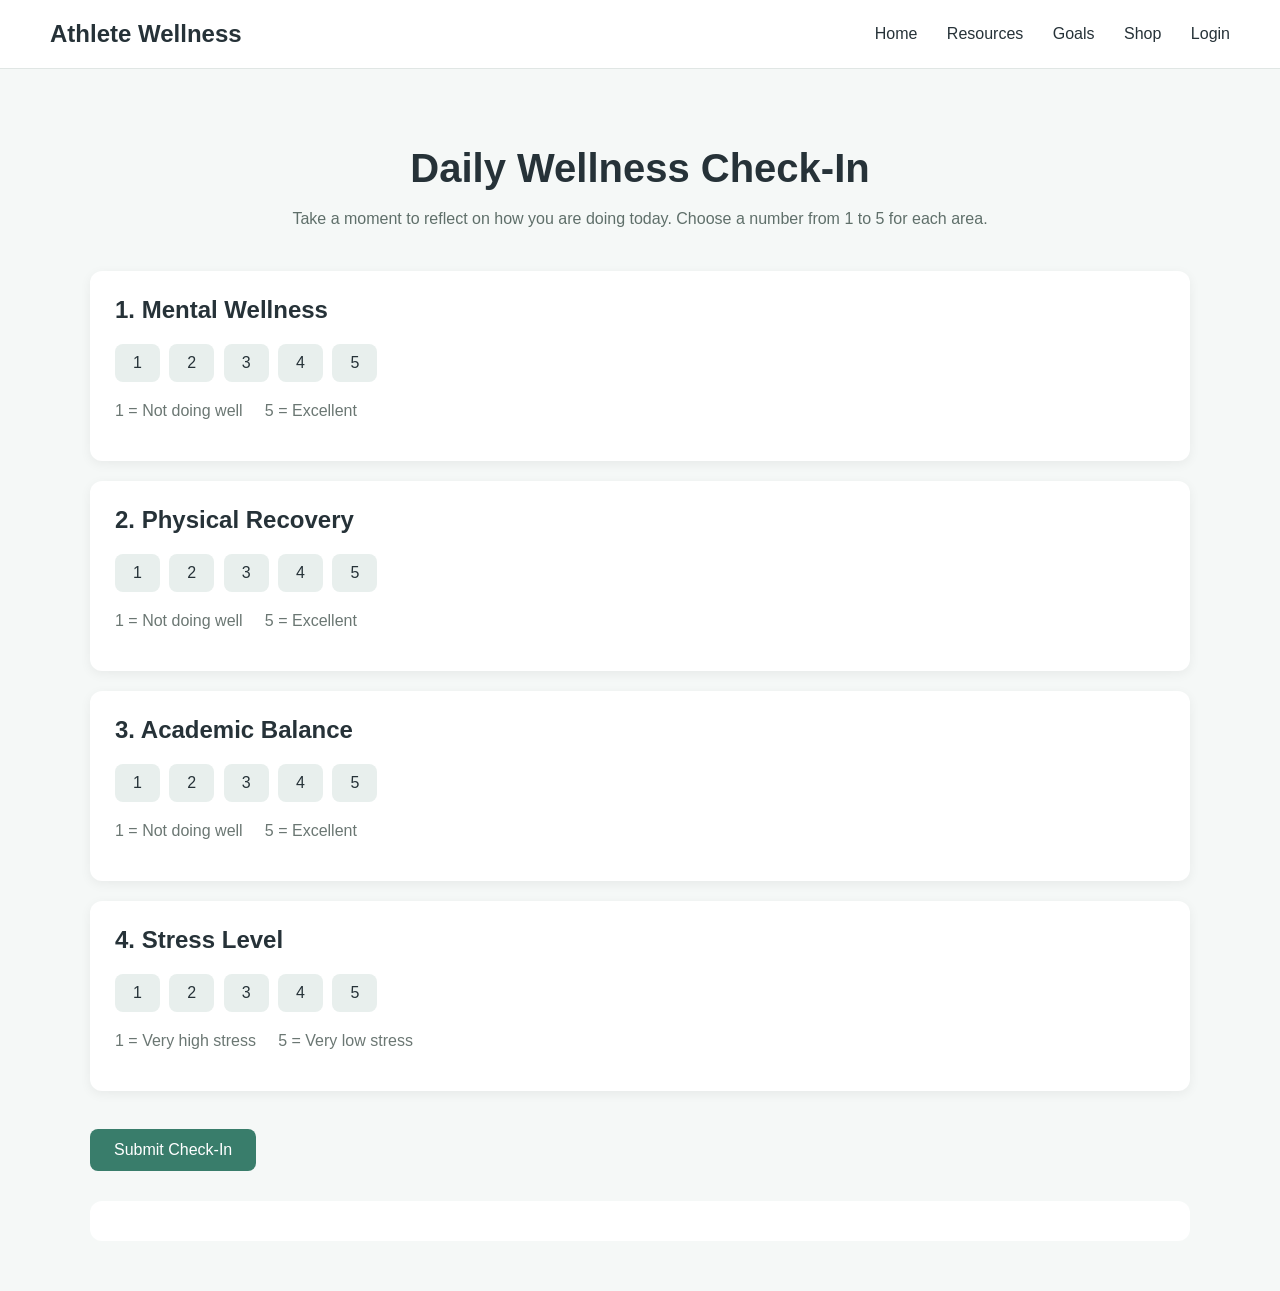
==== checkin.html @ 17dd928b "Initial Athlete Wellness Website" ====
<!DOCTYPE html>
<html lang="en">

<head>

    <meta charset="UTF-8">
    <meta name="viewport" content="width=device-width, initial-scale=1.0">
    <title>Athlete Wellness - Check-In</title>
    <link rel="stylesheet" href="css/style.css">

</head>

<body>

    <nav>

        <h2>Athlete Wellness</h2>

        <div>
            <a href="index.html">Home</a>
            <a href="#">Resources</a>
            <a href="#">Goals</a>
            <a href="shop.html">Shop</a>
            <a href="#">Login</a>
        </div>

    </nav>


    <main>

        <h1>Daily Wellness Check-In</h1>

        <p>
            Take a moment to reflect on how you are doing today.
            Choose a number from 1 to 5 for each area.
        </p>


        <div class="question">

            <h2>1. Mental Wellness</h2>

            <div class="rating">

                <button type="button"
                    onclick="selectRating('mental', 1)">1</button>

                <button type="button"
                    onclick="selectRating('mental', 2)">2</button>

                <button type="button"
                    onclick="selectRating('mental', 3)">3</button>

                <button type="button"
                    onclick="selectRating('mental', 4)">4</button>

                <button type="button"
                    onclick="selectRating('mental', 5)">5</button>

            </div>

            <p>1 = Not doing well &nbsp;&nbsp;&nbsp; 5 = Excellent</p>

        </div>


        <div class="question">

            <h2>2. Physical Recovery</h2>

            <div class="rating">

                <button type="button"
                    onclick="selectRating('physical', 1)">1</button>

                <button type="button"
                    onclick="selectRating('physical', 2)">2</button>

                <button type="button"
                    onclick="selectRating('physical', 3)">3</button>

                <button type="button"
                    onclick="selectRating('physical', 4)">4</button>

                <button type="button"
                    onclick="selectRating('physical', 5)">5</button>

            </div>

            <p>1 = Not doing well &nbsp;&nbsp;&nbsp; 5 = Excellent</p>

        </div>


        <div class="question">

            <h2>3. Academic Balance</h2>

            <div class="rating">

                <button type="button"
                    onclick="selectRating('academic', 1)">1</button>

                <button type="button"
                    onclick="selectRating('academic', 2)">2</button>

                <button type="button"
                    onclick="selectRating('academic', 3)">3</button>

                <button type="button"
                    onclick="selectRating('academic', 4)">4</button>

                <button type="button"
                    onclick="selectRating('academic', 5)">5</button>

            </div>

            <p>1 = Not doing well &nbsp;&nbsp;&nbsp; 5 = Excellent</p>

        </div>


        <div class="question">

            <h2>4. Stress Level</h2>

            <div class="rating">

                <button type="button"
                    onclick="selectRating('stress', 1)">1</button>

                <button type="button"
                    onclick="selectRating('stress', 2)">2</button>

                <button type="button"
                    onclick="selectRating('stress', 3)">3</button>

                <button type="button"
                    onclick="selectRating('stress', 4)">4</button>

                <button type="button"
                    onclick="selectRating('stress', 5)">5</button>

            </div>

            <p>1 = Very high stress &nbsp;&nbsp;&nbsp; 5 = Very low stress</p>

        </div>


        <br>


        <button type="button" onclick="calculateWellnessScore()">
            Submit Check-In
        </button>


        <div id="checkinResult"></div>

    </main>


    <script src="script.js"></script>

</body>

</html>
---- css/style.css ----
body {
    font-family: Arial, sans-serif;
    margin: 0;
    background-color: #f5f8f7;
    color: #263238;
}


/* Navigation */

nav {
    display: flex;
    justify-content: space-between;
    align-items: center;
    padding: 20px 50px;
    background-color: white;
    border-bottom: 1px solid #e0e6e4;
}

nav h2 {
    margin: 0;
    font-size: 24px;
}

nav a {
    text-decoration: none;
    margin-left: 25px;
    color: #263238;
    font-weight: 500;
}

nav a:hover {
    color: #397d6b;
}


/* Main Content */

main {
    max-width: 1100px;
    margin: 0 auto;
    padding: 50px 30px;
}

main > h1 {
    text-align: center;
    font-size: 40px;
    margin-bottom: 15px;
}

main > h1 + p {
    text-align: center;
    max-width: 700px;
    margin: 0 auto 40px;
    line-height: 1.6;
    color: #5f6f6a;
}


/* Home Page */

.hero {
    min-height: 600px;
    display: flex;
    align-items: center;
    justify-content: center;
    text-align: center;
}

.hero-content {
    max-width: 750px;
}

.hero h1 {
    font-size: 50px;
    margin-bottom: 20px;
}

.hero h2 {
    margin-top: 45px;
}

.hero p {
    font-size: 18px;
    line-height: 1.7;
    margin-bottom: 30px;
    color: #5f6f6a;
}


/* Buttons */

button {
    background-color: #397d6b;
    color: white;
    border: none;
    border-radius: 8px;
    padding: 12px 24px;
    font-size: 16px;
    cursor: pointer;
}

button:hover {
    background-color: #2f6859;
}


/* Product Grid */

.products {
    display: grid;
    grid-template-columns: repeat(2, 1fr);
    gap: 25px;
}


/* Product Cards */

.product {
    background-color: white;
    border-radius: 12px;
    padding: 25px;
    margin: 0;
    box-shadow: 0 3px 12px rgba(0, 0, 0, 0.08);
    text-align: center;
}

.product h3 {
    font-size: 24px;
    margin-top: 0;
}

.product img {
    width: 200px;
    height: 200px;
    object-fit: contain;
    margin: 10px;
    border-radius: 8px;
}

.product p {
    max-width: 600px;
    margin: 15px auto;
    line-height: 1.6;
}

.product strong {
    font-size: 18px;
}


/* Wellness Journal Options */

.journal-options {
    display: flex;
    justify-content: center;
    gap: 15px;
    flex-wrap: wrap;
    margin: 15px 0;
}

.journal-options div {
    text-align: center;
}

.journal-options img {
    width: 130px;
    height: 180px;
    object-fit: contain;
    margin: 5px;
}


/* Check-In Questions */

.question {
    background-color: white;
    border-radius: 12px;
    padding: 25px;
    margin: 20px 0;
    box-shadow: 0 3px 12px rgba(0, 0, 0, 0.06);
}

.question h2 {
    margin-top: 0;
}

.question p {
    color: #6b7773;
}


/* Rating Buttons */

.rating {
    margin: 20px 0;
}

.rating button {
    background-color: #e8efed;
    color: #263238;
    padding: 10px 18px;
    margin-right: 5px;
    font-size: 16px;
    cursor: pointer;
    border-radius: 8px;
}

.rating button:hover {
    background-color: #d4e3df;
}

.rating button.selected {
    background-color: #397d6b;
    color: white;
    font-weight: bold;
}


/* Check-In Result */

#checkinResult {
    margin-top: 30px;
    padding: 20px;
    background-color: white;
    border-radius: 12px;
    text-align: center;
}


/* Reviews */

form {
    background-color: white;
    padding: 30px;
    border-radius: 12px;
    box-shadow: 0 3px 12px rgba(0, 0, 0, 0.06);
    max-width: 650px;
}

form input,
form select,
form textarea {
    padding: 10px;
    border: 1px solid #cdd7d4;
    border-radius: 6px;
    font-family: Arial, sans-serif;
}

form input {
    width: 250px;
}

form textarea {
    width: 100%;
    max-width: 600px;
    margin-top: 8px;
}

form button {
    margin-top: 5px;
}

#feedbackResult {
    margin-top: 25px;
    padding: 20px;
    background-color: white;
    border-radius: 12px;
}


/* Links */

main a {
    color: #397d6b;
    font-weight: 500;
}

main a:hover {
    color: #2f6859;
}


/* Mobile Layout */

@media (max-width: 700px) {

    nav {
        flex-direction: column;
        gap: 15px;
        padding: 20px;
    }

    nav a {
        margin-left: 10px;
        margin-right: 10px;
    }

    .hero h1 {
        font-size: 38px;
    }

    .products {
        grid-template-columns: 1fr;
    }

    main {
        padding: 35px 20px;
    }
}
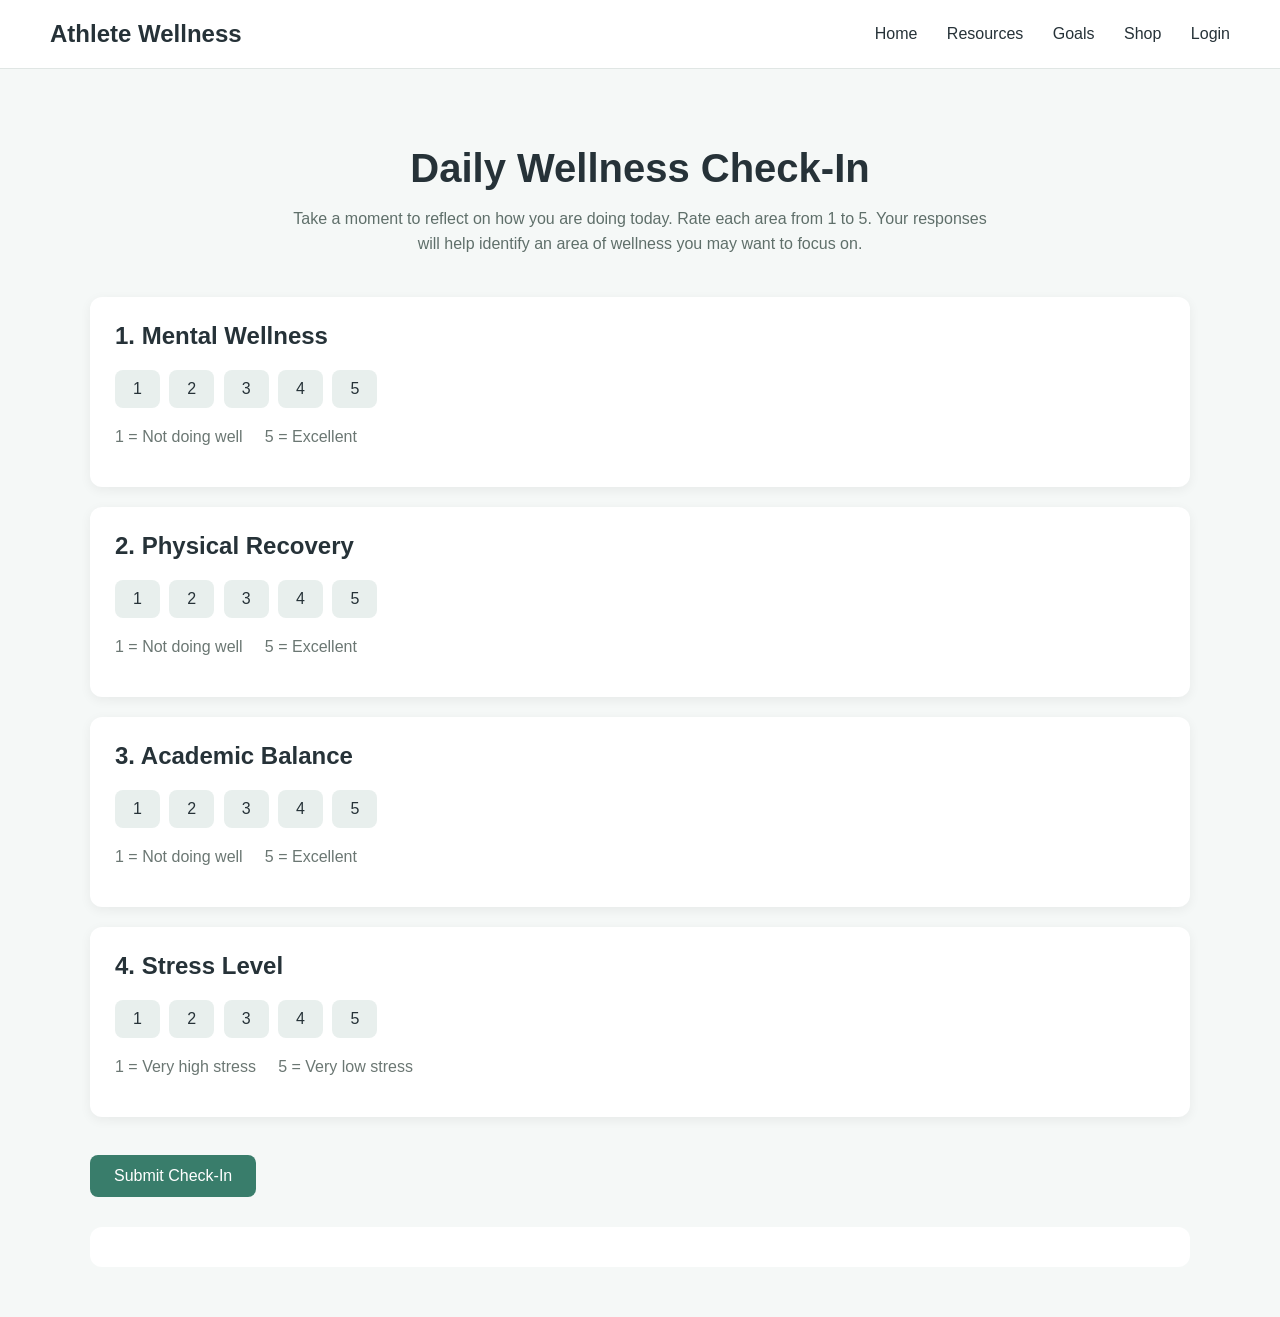
==== commit 87023abe: "edits made" ====
--- a/checkin.html
+++ b/checkin.html
@@ -33,7 +33,7 @@
 
         <p>
             Take a moment to reflect on how you are doing today.
-            Choose a number from 1 to 5 for each area.
+            Rate each area from 1 to 5. Your responses will help identify an area of wellness you may want to focus on.        
         </p>
 
 
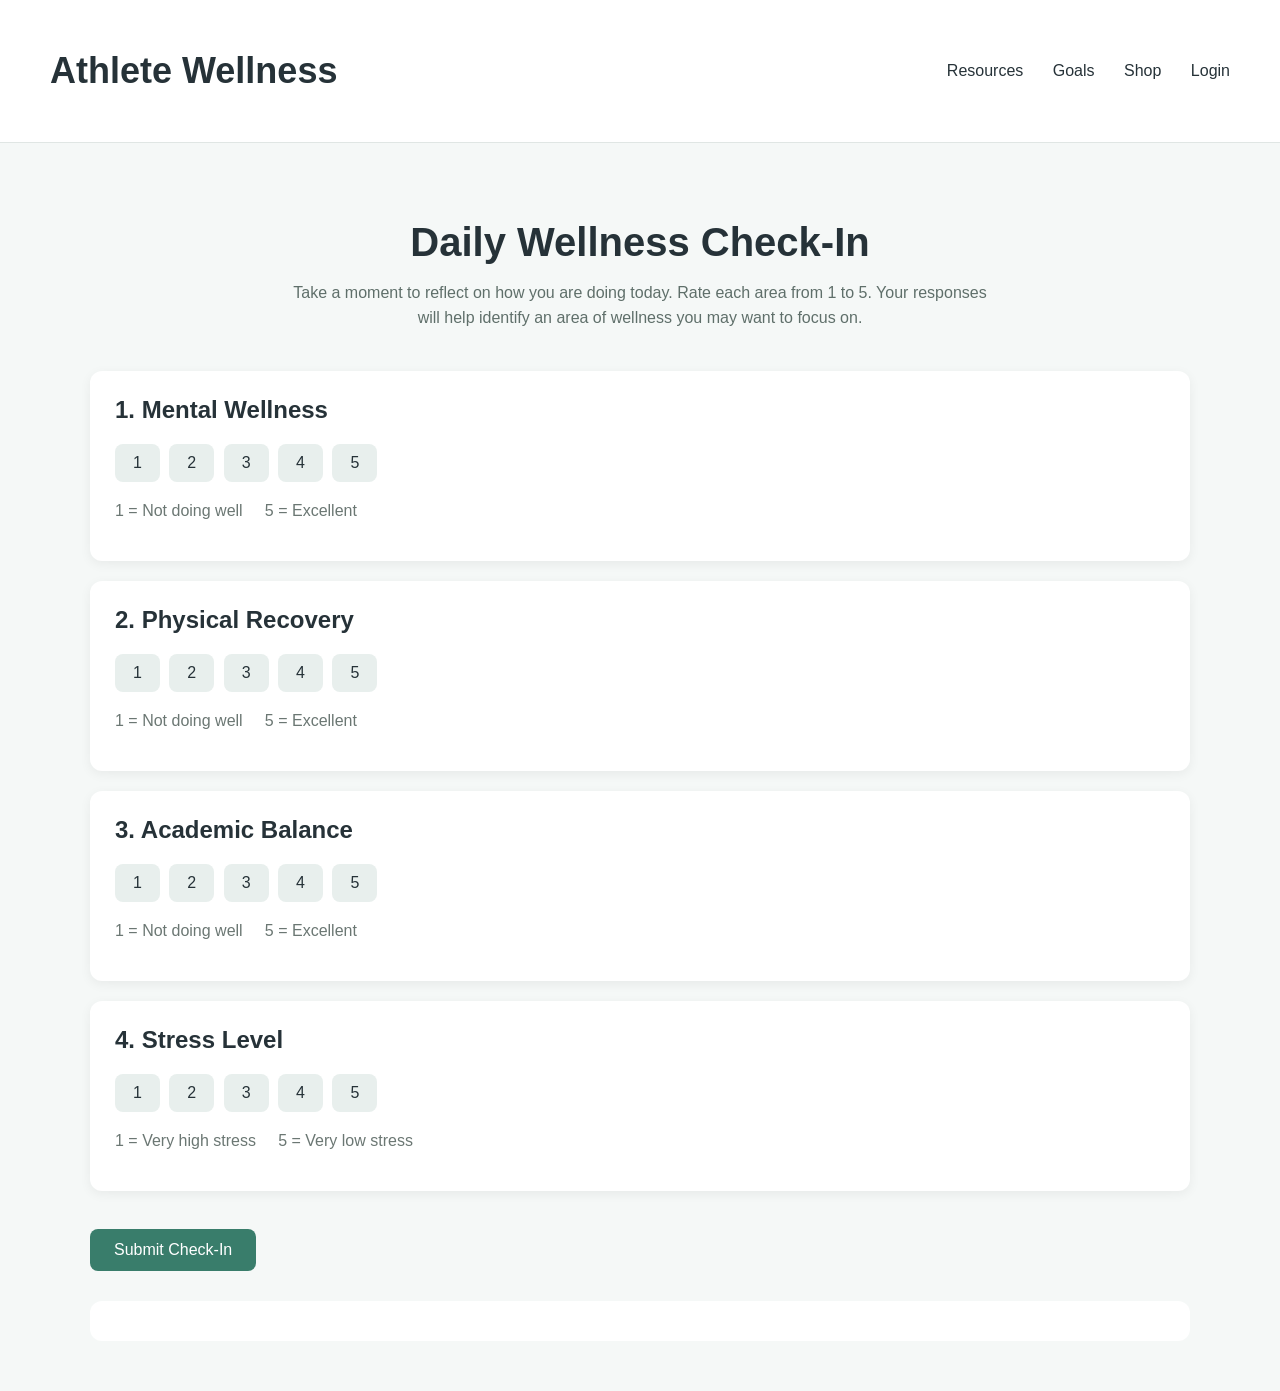
==== commit 58b0c1b4: "assignment 3 changes" ====
--- a/checkin.html
+++ b/checkin.html
@@ -13,13 +13,13 @@
 <body>
 
     <nav>
-
-        <h2>Athlete Wellness</h2>
+        <a href="index.html" class="logo">
+            <h2>Athlete Wellness</h2>
+        </a>
 
         <div>
-            <a href="index.html">Home</a>
-            <a href="#">Resources</a>
-            <a href="#">Goals</a>
+            <a href="resources.html">Resources</a>
+            <a href="goals.html">Goals</a>
             <a href="shop.html">Shop</a>
             <a href="#">Login</a>
         </div>
--- a/css/style.css
+++ b/css/style.css
@@ -17,9 +17,16 @@
     border-bottom: 1px solid #e0e6e4;
 }
 
-nav h2 {
+.logo {
     margin: 0;
     font-size: 24px;
+    font-weight: bold;
+    text-decoration: none;
+    color: #263238;
+}
+
+.logo:hover {
+    color: #397d6b;
 }
 
 nav a {
@@ -307,4 +314,27 @@
     main {
         padding: 35px 20px;
     }
+}
+/* Resources */
+
+.resource-section {
+    background-color: white;
+    border-radius: 12px;
+    padding: 25px;
+    margin: 25px 0;
+    box-shadow: 0 3px 12px rgba(0, 0, 0, 0.06);
+}
+
+.resource-section h2 {
+    margin-top: 0;
+}
+
+.resource-section p {
+    line-height: 1.6;
+    color: #5f6f6a;
+}
+
+.resource-section li {
+    margin-bottom: 10px;
+    line-height: 1.5;
 }
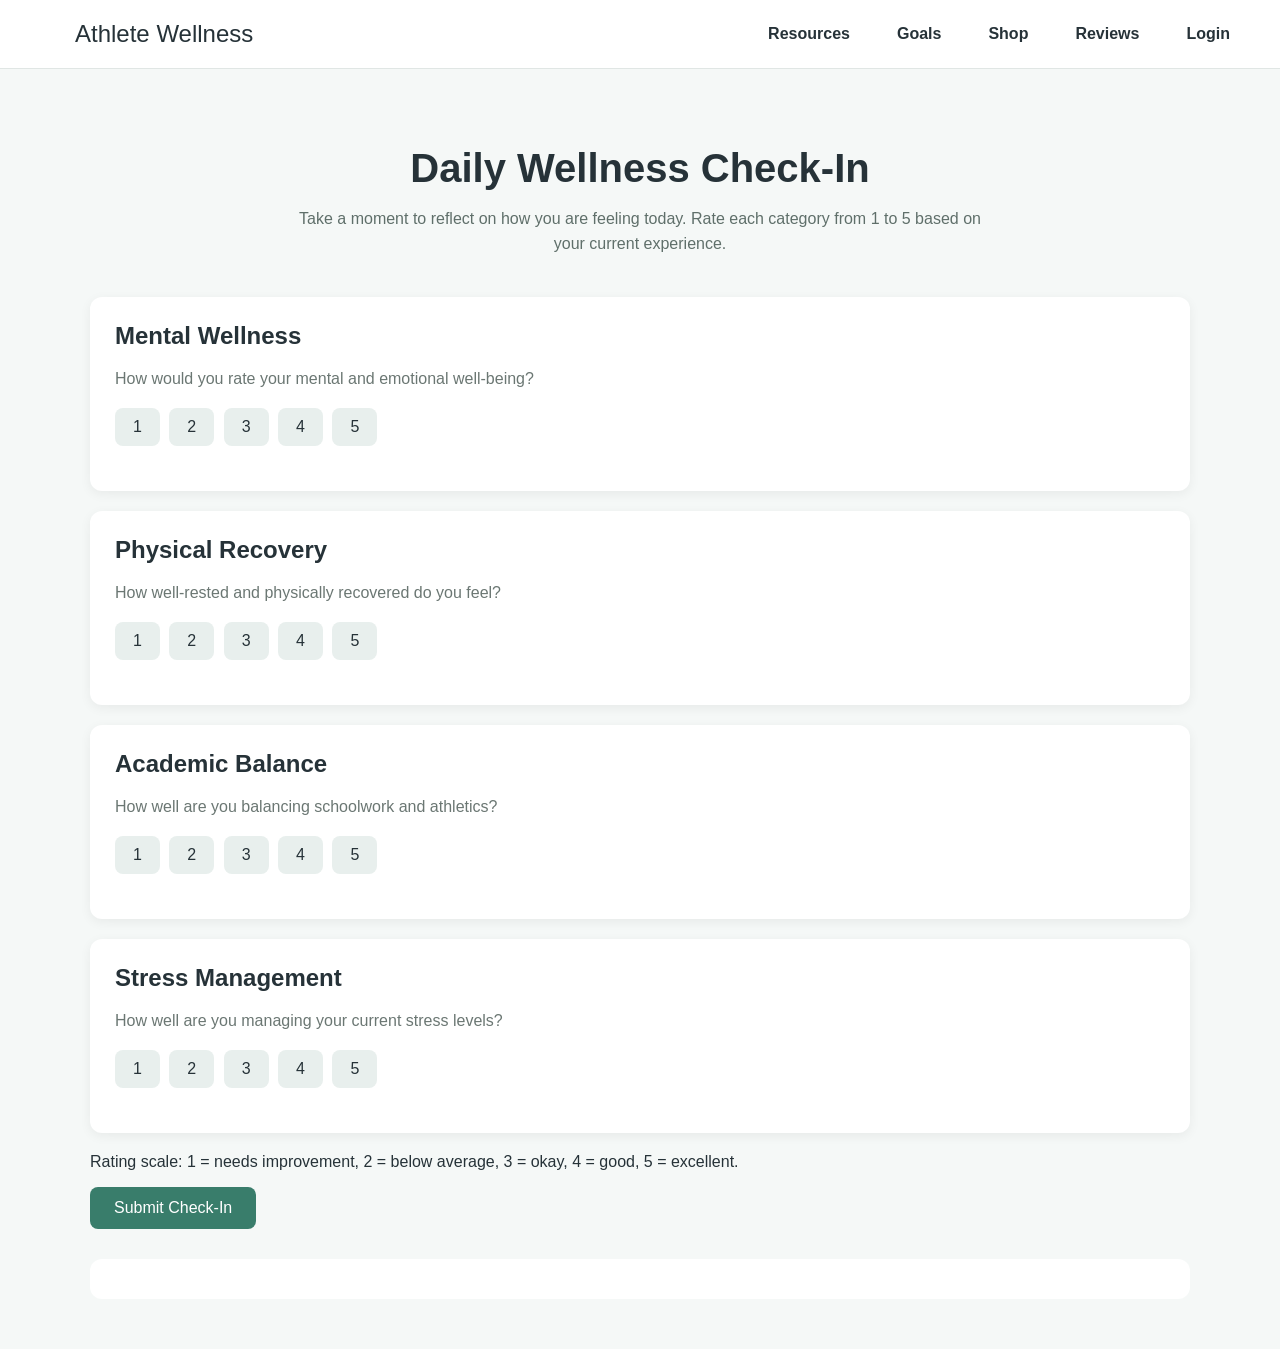
==== commit 79cd2705: "updated changes" ====
--- a/checkin.html
+++ b/checkin.html
@@ -1,169 +1,99 @@
 <!DOCTYPE html>
 <html lang="en">
-
 <head>
-
     <meta charset="UTF-8">
     <meta name="viewport" content="width=device-width, initial-scale=1.0">
-    <title>Athlete Wellness - Check-In</title>
+    <title>Wellness Check-In | Athlete Wellness</title>
     <link rel="stylesheet" href="css/style.css">
-
 </head>
-
 <body>
 
     <nav>
-        <a href="index.html" class="logo">
-            <h2>Athlete Wellness</h2>
-        </a>
+        <h2 class="logo">
+            <a href="index.html">Athlete Wellness</a>
+        </h2>
 
-        <div>
+        <div class="nav-links">
             <a href="resources.html">Resources</a>
             <a href="goals.html">Goals</a>
             <a href="shop.html">Shop</a>
-            <a href="#">Login</a>
+            <a href="reviews.html">Reviews</a>
+            <a href="login.html">Login</a>
         </div>
-
     </nav>
 
-
     <main>
-
         <h1>Daily Wellness Check-In</h1>
 
         <p>
-            Take a moment to reflect on how you are doing today.
-            Rate each area from 1 to 5. Your responses will help identify an area of wellness you may want to focus on.        
+            Take a moment to reflect on how you are feeling today.
+            Rate each category from 1 to 5 based on your current experience.
         </p>
 
-
-        <div class="question">
-
-            <h2>1. Mental Wellness</h2>
+        <section class="question">
+            <h2>Mental Wellness</h2>
+            <p>How would you rate your mental and emotional well-being?</p>
 
             <div class="rating">
+                <button type="button" onclick="selectRating('mental', 1, this)" aria-pressed="false">1</button>
+                <button type="button" onclick="selectRating('mental', 2, this)" aria-pressed="false">2</button>
+                <button type="button" onclick="selectRating('mental', 3, this)" aria-pressed="false">3</button>
+                <button type="button" onclick="selectRating('mental', 4, this)" aria-pressed="false">4</button>
+                <button type="button" onclick="selectRating('mental', 5, this)" aria-pressed="false">5</button>
+            </div>
+        </section>
 
-                <button type="button"
-                    onclick="selectRating('mental', 1)">1</button>
-
-                <button type="button"
-                    onclick="selectRating('mental', 2)">2</button>
-
-                <button type="button"
-                    onclick="selectRating('mental', 3)">3</button>
-
-                <button type="button"
-                    onclick="selectRating('mental', 4)">4</button>
-
-                <button type="button"
-                    onclick="selectRating('mental', 5)">5</button>
-
-            </div>
-
-            <p>1 = Not doing well &nbsp;&nbsp;&nbsp; 5 = Excellent</p>
-
-        </div>
-
-
-        <div class="question">
-
-            <h2>2. Physical Recovery</h2>
+        <section class="question">
+            <h2>Physical Recovery</h2>
+            <p>How well-rested and physically recovered do you feel?</p>
 
             <div class="rating">
+                <button type="button" onclick="selectRating('physical', 1, this)" aria-pressed="false">1</button>
+                <button type="button" onclick="selectRating('physical', 2, this)" aria-pressed="false">2</button>
+                <button type="button" onclick="selectRating('physical', 3, this)" aria-pressed="false">3</button>
+                <button type="button" onclick="selectRating('physical', 4, this)" aria-pressed="false">4</button>
+                <button type="button" onclick="selectRating('physical', 5, this)" aria-pressed="false">5</button>
+            </div>
+        </section>
 
-                <button type="button"
-                    onclick="selectRating('physical', 1)">1</button>
-
-                <button type="button"
-                    onclick="selectRating('physical', 2)">2</button>
-
-                <button type="button"
-                    onclick="selectRating('physical', 3)">3</button>
-
-                <button type="button"
-                    onclick="selectRating('physical', 4)">4</button>
-
-                <button type="button"
-                    onclick="selectRating('physical', 5)">5</button>
-
-            </div>
-
-            <p>1 = Not doing well &nbsp;&nbsp;&nbsp; 5 = Excellent</p>
-
-        </div>
-
-
-        <div class="question">
-
-            <h2>3. Academic Balance</h2>
+        <section class="question">
+            <h2>Academic Balance</h2>
+            <p>How well are you balancing schoolwork and athletics?</p>
 
             <div class="rating">
+                <button type="button" onclick="selectRating('academic', 1, this)" aria-pressed="false">1</button>
+                <button type="button" onclick="selectRating('academic', 2, this)" aria-pressed="false">2</button>
+                <button type="button" onclick="selectRating('academic', 3, this)" aria-pressed="false">3</button>
+                <button type="button" onclick="selectRating('academic', 4, this)" aria-pressed="false">4</button>
+                <button type="button" onclick="selectRating('academic', 5, this)" aria-pressed="false">5</button>
+            </div>
+        </section>
 
-                <button type="button"
-                    onclick="selectRating('academic', 1)">1</button>
-
-                <button type="button"
-                    onclick="selectRating('academic', 2)">2</button>
-
-                <button type="button"
-                    onclick="selectRating('academic', 3)">3</button>
-
-                <button type="button"
-                    onclick="selectRating('academic', 4)">4</button>
-
-                <button type="button"
-                    onclick="selectRating('academic', 5)">5</button>
-
-            </div>
-
-            <p>1 = Not doing well &nbsp;&nbsp;&nbsp; 5 = Excellent</p>
-
-        </div>
-
-
-        <div class="question">
-
-            <h2>4. Stress Level</h2>
+        <section class="question">
+            <h2>Stress Management</h2>
+            <p>How well are you managing your current stress levels?</p>
 
             <div class="rating">
+                <button type="button" onclick="selectRating('stress', 1, this)" aria-pressed="false">1</button>
+                <button type="button" onclick="selectRating('stress', 2, this)" aria-pressed="false">2</button>
+                <button type="button" onclick="selectRating('stress', 3, this)" aria-pressed="false">3</button>
+                <button type="button" onclick="selectRating('stress', 4, this)" aria-pressed="false">4</button>
+                <button type="button" onclick="selectRating('stress', 5, this)" aria-pressed="false">5</button>
+            </div>
+        </section>
 
-                <button type="button"
-                    onclick="selectRating('stress', 1)">1</button>
-
-                <button type="button"
-                    onclick="selectRating('stress', 2)">2</button>
-
-                <button type="button"
-                    onclick="selectRating('stress', 3)">3</button>
-
-                <button type="button"
-                    onclick="selectRating('stress', 4)">4</button>
-
-                <button type="button"
-                    onclick="selectRating('stress', 5)">5</button>
-
-            </div>
-
-            <p>1 = Very high stress &nbsp;&nbsp;&nbsp; 5 = Very low stress</p>
-
-        </div>
-
-
-        <br>
-
+        <p>
+            Rating scale: 1 = needs improvement, 2 = below average,
+            3 = okay, 4 = good, 5 = excellent.
+        </p>
 
         <button type="button" onclick="calculateWellnessScore()">
             Submit Check-In
         </button>
 
-
-        <div id="checkinResult"></div>
-
+        <div id="checkinResult" aria-live="polite"></div>
     </main>
 
-
     <script src="script.js"></script>
-
 </body>
-
 </html>
--- a/css/style.css
+++ b/css/style.css
@@ -337,4 +337,387 @@
 .resource-section li {
     margin-bottom: 10px;
     line-height: 1.5;
+}
+/* Consistent navigation links */
+.nav-links {
+    display: flex;
+    align-items: center;
+    gap: 22px;
+    flex-wrap: wrap;
+}
+
+.nav-links a {
+    text-decoration: none;
+    color: #263238;
+    font-weight: 600;
+    transition: color 0.2s ease;
+}
+
+.nav-links a:hover {
+    color: #397d6b;
+}
+
+/* Homepage check-in link styled as a button */
+.button-link {
+    display: inline-block;
+    background-color: #397d6b;
+    color: white;
+    padding: 12px 24px;
+    border-radius: 6px;
+    text-decoration: none;
+    font-weight: bold;
+    transition: background-color 0.2s ease;
+}
+
+.button-link:hover {
+    background-color: #2f6859;
+}
+
+/* Responsive navigation */
+@media (max-width: 700px) {
+    nav {
+        padding: 20px;
+        flex-direction: column;
+        gap: 16px;
+    }
+
+    .nav-links {
+        justify-content: center;
+        gap: 14px;
+    }
+}
+/* Wellness goal form */
+.goal-form {
+    display: flex;
+    flex-direction: column;
+    gap: 12px;
+    max-width: 600px;
+}
+
+.goal-form label {
+    font-weight: bold;
+    margin-top: 8px;
+}
+
+.goal-form input,
+.goal-form select {
+    width: 100%;
+    box-sizing: border-box;
+    padding: 12px;
+    border: 1px solid #cbd5d1;
+    border-radius: 6px;
+    font-size: 16px;
+}
+
+.goal-form button {
+    align-self: flex-start;
+    margin-top: 8px;
+}
+
+.goal-card {
+    background: white;
+    padding: 20px;
+    margin: 15px 0;
+    border-radius: 8px;
+    box-shadow: 0 2px 8px rgba(0, 0, 0, 0.08);
+}
+
+.goal-card button {
+    margin-right: 10px;
+    margin-top: 8px;
+}
+
+.goal-card button:disabled {
+    opacity: 0.7;
+    cursor: default;
+}
+/* Wellness resource sections */
+.resource-section {
+    background-color: #ffffff;
+    padding: 25px;
+    margin: 24px 0;
+    border-radius: 8px;
+    box-shadow: 0 2px 8px rgba(0, 0, 0, 0.06);
+    scroll-margin-top: 24px;
+}
+
+.resource-section h2 {
+    color: #397d6b;
+    margin-top: 0;
+}
+
+.resource-section li {
+    margin-bottom: 10px;
+    line-height: 1.6;
+}
+
+.resource-section a {
+    color: #2f6859;
+    font-weight: 600;
+}
+
+.resource-section a:hover {
+    text-decoration: underline;
+}
+
+/* Show which page is active in the navigation */
+.nav-links a[aria-current="page"] {
+    color: #397d6b;
+    text-decoration: underline;
+    text-underline-offset: 5px;
+}
+/* Shop page */
+.shop-container > h1 {
+    text-align: center;
+}
+
+.shop-container > p {
+    line-height: 1.7;
+}
+
+.product-price {
+    font-weight: bold;
+    font-size: 18px;
+    color: #397d6b;
+}
+
+.cart-section {
+    background-color: #ffffff;
+    padding: 24px;
+    margin: 30px 0;
+    border-radius: 8px;
+    box-shadow: 0 2px 8px rgba(0, 0, 0, 0.08);
+}
+
+.cart-section h2 {
+    margin-top: 0;
+}
+
+.cart-section li {
+    margin-bottom: 12px;
+}
+
+.cart-total {
+    font-size: 18px;
+    font-weight: bold;
+}
+
+.cart-note {
+    font-size: 14px;
+    color: #596963;
+}
+
+.cart-section button:disabled {
+    opacity: 0.5;
+    cursor: not-allowed;
+}
+
+.journal-options img {
+    max-width: 100%;
+    height: 150px;
+    object-fit: contain;
+}
+
+.shop-next-steps {
+    margin-top: 40px;
+}
+
+/* Active navigation link */
+.nav-links a[aria-current="page"] {
+    color: #397d6b;
+    text-decoration: underline;
+    text-underline-offset: 5px;
+}
+/* Reviews page */
+.reviews-container > h1 {
+    text-align: center;
+}
+
+.reviews-container > p {
+    line-height: 1.7;
+}
+
+.reviews-section,
+.feedback-section,
+.reviews-links {
+    margin-top: 35px;
+}
+
+.example-note,
+.feedback-note {
+    font-size: 14px;
+    color: #596963;
+    line-height: 1.6;
+}
+
+.review-card {
+    background-color: #ffffff;
+    padding: 22px;
+    margin: 18px 0;
+    border-radius: 8px;
+    box-shadow: 0 2px 8px rgba(0, 0, 0, 0.07);
+}
+
+.review-card h3 {
+    margin-top: 10px;
+}
+
+.review-card p {
+    line-height: 1.7;
+}
+
+.review-stars {
+    color: #397d6b;
+    font-size: 22px;
+    letter-spacing: 3px;
+}
+
+.review-attribution {
+    font-size: 13px;
+    color: #596963;
+    font-style: italic;
+}
+
+.feedback-section {
+    background-color: #ffffff;
+    padding: 25px;
+    border-radius: 8px;
+    box-shadow: 0 2px 8px rgba(0, 0, 0, 0.07);
+}
+
+.feedback-section form {
+    display: flex;
+    flex-direction: column;
+    gap: 12px;
+}
+
+.feedback-section label {
+    font-weight: bold;
+    margin-top: 8px;
+}
+
+.feedback-section input,
+.feedback-section select,
+.feedback-section textarea {
+    width: 100%;
+    box-sizing: border-box;
+    padding: 12px;
+    border: 1px solid #cbd5d1;
+    border-radius: 6px;
+    font: inherit;
+}
+
+.feedback-section textarea {
+    resize: vertical;
+}
+
+.feedback-section button {
+    align-self: flex-start;
+}
+
+#feedbackResult {
+    margin-top: 20px;
+    line-height: 1.6;
+}
+
+.reviews-links a {
+    color: #2f6859;
+    font-weight: 600;
+}
+
+.reviews-links a:hover {
+    text-decoration: underline;
+}
+
+/* Highlight the active navigation page */
+.nav-links a[aria-current="page"] {
+    color: #397d6b;
+    text-decoration: underline;
+    text-underline-offset: 5px;
+}
+/* Login page */
+.login-container {
+    max-width: 500px;
+    margin: 40px auto;
+    padding: 30px 20px;
+}
+
+.login-card {
+    background-color: #ffffff;
+    padding: 32px;
+    border-radius: 10px;
+    box-shadow: 0 3px 12px rgba(0, 0, 0, 0.08);
+}
+
+.login-card h1 {
+    text-align: center;
+    font-size: 32px;
+    margin-top: 0;
+}
+
+.login-card > p {
+    line-height: 1.7;
+}
+
+.login-card form {
+    display: flex;
+    flex-direction: column;
+    gap: 12px;
+}
+
+.login-card label {
+    font-weight: bold;
+    margin-top: 8px;
+}
+
+.login-card input {
+    width: 100%;
+    box-sizing: border-box;
+    padding: 12px;
+    border: 1px solid #cbd5d1;
+    border-radius: 6px;
+    font: inherit;
+}
+
+.login-card button {
+    width: 100%;
+    margin-top: 12px;
+}
+
+#loginMessage {
+    margin-top: 18px;
+    line-height: 1.6;
+}
+
+.login-note {
+    background-color: #f5f8f7;
+    padding: 12px;
+    border-radius: 6px;
+    font-size: 13px;
+    color: #596963;
+}
+
+.login-links {
+    text-align: center;
+    margin-top: 25px;
+}
+
+.login-links a {
+    color: #397d6b;
+    font-weight: 600;
+}
+
+.login-links a:hover {
+    color: #2f6859;
+}
+
+@media (max-width: 600px) {
+    .login-container {
+        margin: 20px auto;
+        padding: 20px 15px;
+    }
+
+    .login-card {
+        padding: 24px 18px;
+    }
 }
